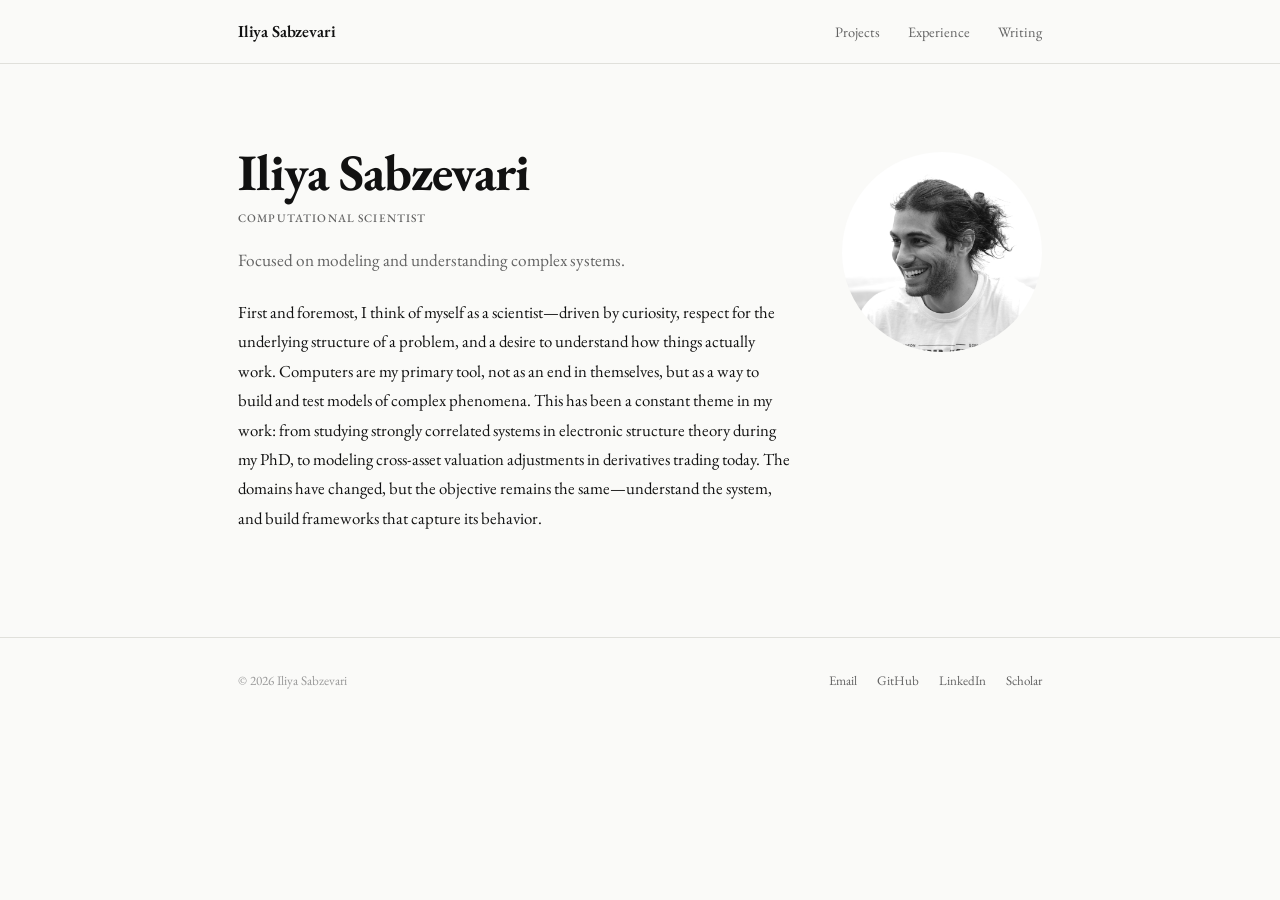
==== index.html @ 63ef986a "initial site" ====
<!DOCTYPE html>
<html lang="en">
<head>
  <meta charset="UTF-8" />
  <meta name="viewport" content="width=device-width, initial-scale=1.0" />
  <title>Iliya Sabzevari</title>
  <link rel="preconnect" href="https://fonts.googleapis.com" />
  <link rel="preconnect" href="https://fonts.gstatic.com" crossorigin />
  <link href="https://fonts.googleapis.com/css2?family=EB+Garamond:ital,wght@0,400;0,600;0,700;1,400&display=swap" rel="stylesheet" />
  <link rel="stylesheet" href="styles.css" />
</head>
<body>
  <header class="site-header">
    <nav class="nav">
      <a href="index.html" class="brand">Iliya Sabzevari</a>
      <div class="nav-links">
        <a href="projects.html">Projects</a>
        <a href="experience.html">Experience</a>
        <a href="writing.html">Writing</a>
      </div>
    </nav>
  </header>

  <main class="container">
    <section class="hero">
      <div class="hero-intro">
        <div class="hero-text">
          <h1>Iliya Sabzevari</h1>
          <p class="eyebrow">Computational Scientist</p>
          <p class="lede">
            Focused on modeling and understanding complex systems.
          </p>
          <p class="about-text">
            First and foremost, I think of myself as a scientist—driven by curiosity, respect for the underlying structure of a problem, and a desire to understand how things actually work. Computers are my primary tool, not as an end in themselves, but as a way to build and test models of complex phenomena. This has been a constant theme in my work: from studying strongly correlated systems in electronic structure theory during my PhD, to modeling cross-asset valuation adjustments in derivatives trading today. The domains have changed, but the objective remains the same—understand the system, and build frameworks that capture its behavior.
          </p>
        </div>
        <div class="hero-photo">
          <img src="IMG_20220616_074704_679.jpg" alt="Iliya Sabzevari" />
        </div>
      </div>
    </section>
  </main>

  <footer class="site-footer">
    <div class="footer-inner">
      <span>&copy; 2026 Iliya Sabzevari</span>
      <div class="footer-links">
        <a href="mailto:iliya.sabzevari@gmail.com">Email</a>
        <a href="https://github.com/iliya-s" target="_blank" rel="noopener">GitHub</a>
        <a href="https://www.linkedin.com/in/iliya-sabzevari-ph-d-72a019a4/" target="_blank" rel="noopener">LinkedIn</a>
        <a href="https://scholar.google.com/citations?hl=en&user=_rSN45oAAAAJ" target="_blank" rel="noopener">Scholar</a>
      </div>
    </div>
  </footer>
</body>
</html>
---- styles.css ----
/* ── Tokens ─────────────────────────────────────────────── */
:root {
  --bg:     #fafaf8;
  --text:   #111111;
  --muted:  #636363;
  --light:  #999999;
  --line:   #e0e0db;
  --card:   #ffffff;
  --accent: #111111;
  --radius: 12px;
  --max-w:  860px;
}

/* ── Reset ──────────────────────────────────────────────── */
*, *::before, *::after { box-sizing: border-box; margin: 0; padding: 0; }

/* ── Base ───────────────────────────────────────────────── */
body {
  font-family: "EB Garamond", "Georgia", "Times New Roman", serif;
  background: var(--bg);
  color: var(--text);
  line-height: 1.6;
  -webkit-font-smoothing: antialiased;
  font-size: 17px;
}

a { color: inherit; text-decoration: none; }

img { display: block; max-width: 100%; }

/* ── Layout ─────────────────────────────────────────────── */
.container {
  max-width: var(--max-w);
  margin: 0 auto;
  padding: 0 28px;
}

/* ── Nav ────────────────────────────────────────────────── */
.site-header {
  position: sticky;
  top: 0;
  z-index: 100;
  background: var(--bg);
  border-bottom: 1px solid var(--line);
}

.nav {
  max-width: var(--max-w);
  margin: 0 auto;
  padding: 18px 28px;
  display: flex;
  justify-content: space-between;
  align-items: center;
}

.brand {
  font-weight: 600;
  font-size: 1.05rem;
  letter-spacing: -0.01em;
}

.nav-links {
  display: flex;
  gap: 28px;
}

.nav-links a {
  font-size: 0.9rem;
  color: var(--muted);
  transition: color 0.2s;
}

.nav-links a:hover,
.nav-links a.active {
  color: var(--text);
}

/* ── Hero (home) ────────────────────────────────────────── */
.hero {
  padding: 80px 0 64px;
}

.hero-intro {
  display: flex;
  align-items: flex-start;
  gap: 48px;
}

.hero-text {
  flex: 1;
  min-width: 0;
}

.hero-photo {
  flex-shrink: 0;
  width: 200px;
  height: 200px;
  border-radius: 50%;
  overflow: hidden;
  margin-top: 8px;
}

.hero-photo img {
  width: 100%;
  height: 100%;
  object-fit: cover;
}

.eyebrow {
  text-transform: uppercase;
  letter-spacing: 0.1em;
  font-size: 0.72rem;
  color: var(--muted);
  margin-bottom: 18px;
  font-weight: 500;
}

.hero h1 {
  font-size: clamp(2rem, 5vw, 3.2rem);
  line-height: 1.08;
  letter-spacing: -0.02em;
  font-weight: 700;
  margin-bottom: 10px;
}

.lede {
  max-width: 560px;
  font-size: 1.08rem;
  color: var(--muted);
  line-height: 1.65;
}

.about-text {
  margin-top: 24px;
  font-size: 1.05rem;
  line-height: 1.75;
  color: var(--text);
  max-width: 600px;
}

.actions {
  display: flex;
  gap: 12px;
  margin-top: 32px;
  flex-wrap: wrap;
}

/* ── Buttons ────────────────────────────────────────────── */
.btn {
  display: inline-flex;
  align-items: center;
  gap: 6px;
  padding: 10px 20px;
  font-size: 0.88rem;
  font-weight: 500;
  border: 1px solid var(--line);
  border-radius: 999px;
  background: transparent;
  color: var(--text);
  cursor: pointer;
  transition: background 0.2s, border-color 0.2s;
}

.btn:hover {
  background: var(--text);
  color: #fff;
  border-color: var(--text);
}

.btn.primary {
  background: var(--text);
  color: #fff;
  border-color: var(--text);
}

.btn.primary:hover {
  background: #333;
  border-color: #333;
}

.btn .arrow {
  transition: transform 0.2s;
}

.btn:hover .arrow {
  transform: translateX(3px);
}

/* ── Page header (inner pages) ──────────────────────────── */
.page-header {
  padding: 64px 0 40px;
  border-bottom: 1px solid var(--line);
  margin-bottom: 40px;
}

.page-header h1 {
  font-size: 2rem;
  font-weight: 700;
  letter-spacing: -0.02em;
  margin-bottom: 8px;
}

.page-header p {
  color: var(--muted);
  font-size: 1.05rem;
}

/* ── Sections ───────────────────────────────────────────── */
.section {
  padding: 48px 0;
}

.section + .section {
  border-top: 1px solid var(--line);
}

.section-label {
  text-transform: uppercase;
  letter-spacing: 0.1em;
  font-size: 0.72rem;
  font-weight: 500;
  color: var(--muted);
  margin-bottom: 24px;
}

/* ── Cards ──────────────────────────────────────────────── */
.card {
  background: var(--card);
  border: 1px solid var(--line);
  border-radius: var(--radius);
  padding: 24px 26px;
  margin-bottom: 14px;
  transition: border-color 0.2s, box-shadow 0.2s;
}

.card:hover {
  border-color: #c0c0b8;
  box-shadow: 0 2px 12px rgba(0,0,0,0.04);
}

.card h3 {
  font-size: 1.08rem;
  font-weight: 600;
  margin-bottom: 6px;
  letter-spacing: -0.01em;
}

.card .subtitle {
  font-size: 0.95rem;
  color: var(--muted);
  margin-bottom: 14px;
}

.card ul {
  list-style: none;
  padding: 0;
}

.card li {
  position: relative;
  padding-left: 16px;
  font-size: 0.95rem;
  color: var(--muted);
  line-height: 1.65;
}

.card li + li {
  margin-top: 6px;
}

.card li::before {
  content: "";
  position: absolute;
  left: 0;
  top: 10px;
  width: 5px;
  height: 5px;
  border-radius: 50%;
  background: var(--line);
}

/* ── Experience timeline ────────────────────────────────── */
.exp-meta {
  display: flex;
  align-items: center;
  gap: 10px;
  margin-bottom: 14px;
  flex-wrap: wrap;
}

.exp-meta .role {
  font-size: 0.85rem;
  font-weight: 500;
  color: var(--text);
  background: var(--bg);
  border: 1px solid var(--line);
  border-radius: 999px;
  padding: 3px 12px;
}

.exp-meta .period {
  font-size: 0.82rem;
  color: var(--light);
}

/* ── Writing cards ──────────────────────────────────────── */
.writing-card {
  display: block;
  padding: 24px 26px;
  background: var(--card);
  border: 1px solid var(--line);
  border-radius: var(--radius);
  margin-bottom: 14px;
  transition: border-color 0.2s, box-shadow 0.2s;
}

.writing-card:hover {
  border-color: #c0c0b8;
  box-shadow: 0 2px 12px rgba(0,0,0,0.04);
}

.writing-card h3 {
  font-size: 1.08rem;
  font-weight: 600;
  margin-bottom: 6px;
  letter-spacing: -0.01em;
}

.writing-card p {
  font-size: 0.92rem;
  color: var(--muted);
  line-height: 1.6;
}

.writing-card .read-more {
  display: inline-block;
  margin-top: 12px;
  font-size: 0.85rem;
  font-weight: 500;
  color: var(--text);
}

/* ── Footer ─────────────────────────────────────────────── */
.site-footer {
  border-top: 1px solid var(--line);
  margin-top: 40px;
}

.footer-inner {
  max-width: var(--max-w);
  margin: 0 auto;
  padding: 32px 28px;
  display: flex;
  justify-content: space-between;
  align-items: center;
  flex-wrap: wrap;
  gap: 16px;
}

.footer-inner span {
  font-size: 0.82rem;
  color: var(--light);
}

.footer-links {
  display: flex;
  gap: 20px;
}

.footer-links a {
  font-size: 0.82rem;
  color: var(--muted);
  transition: color 0.2s;
}

.footer-links a:hover {
  color: var(--text);
}

/* ── Responsive ─────────────────────────────────────────── */
@media (max-width: 640px) {
  .nav {
    flex-direction: column;
    align-items: flex-start;
    gap: 12px;
  }

  .hero {
    padding: 56px 0 48px;
  }

  .hero-intro {
    flex-direction: column-reverse;
    gap: 32px;
  }

  .hero-photo {
    width: 140px;
    height: 140px;
  }

  .page-header {
    padding: 48px 0 32px;
  }

  .footer-inner {
    flex-direction: column;
    align-items: flex-start;
  }
}
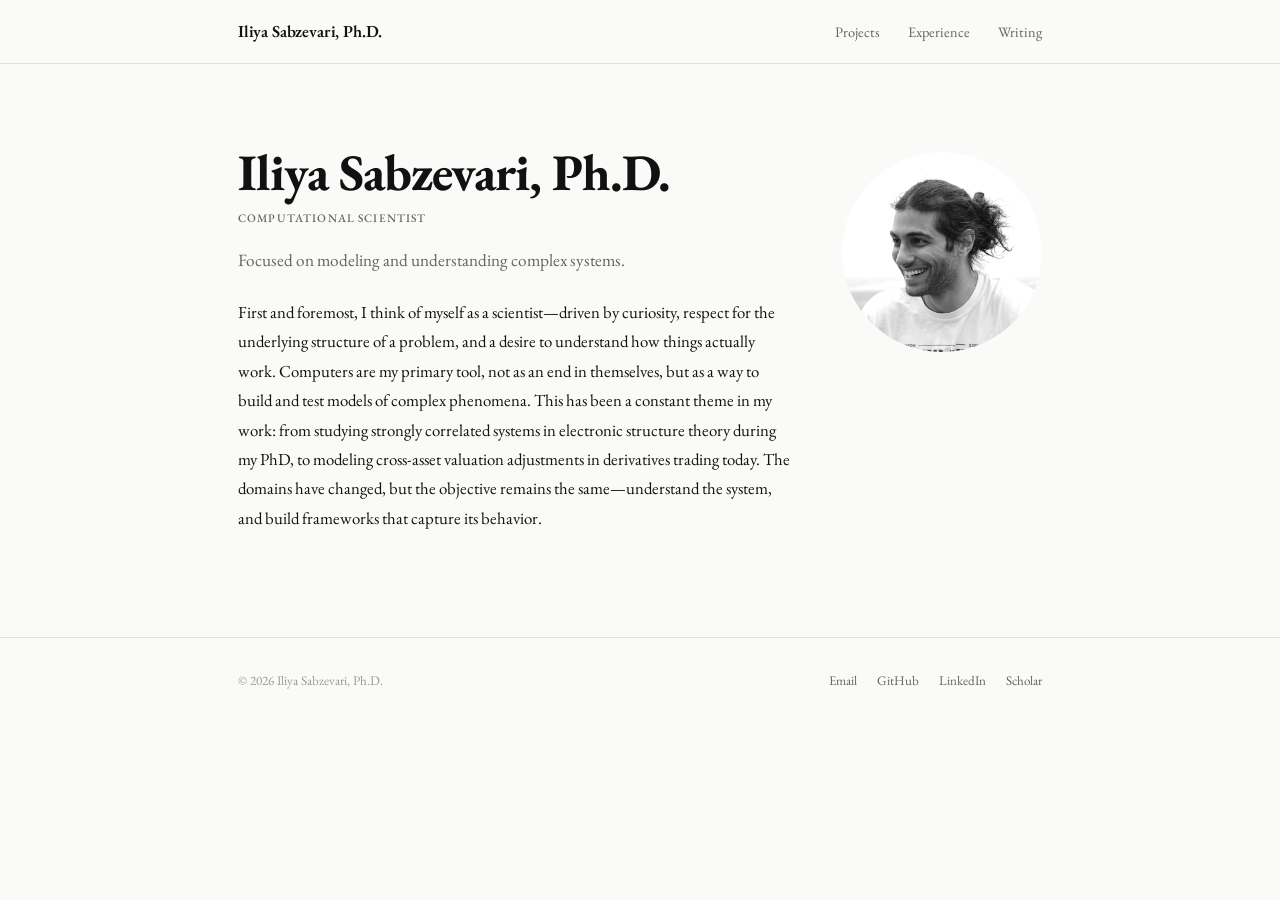
==== commit f155bd8c: "add Ph.D. to name" ====
--- a/index.html
+++ b/index.html
@@ -3,7 +3,7 @@
 <head>
   <meta charset="UTF-8" />
   <meta name="viewport" content="width=device-width, initial-scale=1.0" />
-  <title>Iliya Sabzevari</title>
+  <title>Iliya Sabzevari, Ph.D.</title>
   <link rel="preconnect" href="https://fonts.googleapis.com" />
   <link rel="preconnect" href="https://fonts.gstatic.com" crossorigin />
   <link href="https://fonts.googleapis.com/css2?family=EB+Garamond:ital,wght@0,400;0,600;0,700;1,400&display=swap" rel="stylesheet" />
@@ -12,7 +12,7 @@
 <body>
   <header class="site-header">
     <nav class="nav">
-      <a href="index.html" class="brand">Iliya Sabzevari</a>
+      <a href="index.html" class="brand">Iliya Sabzevari, Ph.D.</a>
       <div class="nav-links">
         <a href="projects.html">Projects</a>
         <a href="experience.html">Experience</a>
@@ -25,7 +25,7 @@
     <section class="hero">
       <div class="hero-intro">
         <div class="hero-text">
-          <h1>Iliya Sabzevari</h1>
+          <h1>Iliya Sabzevari, Ph.D.</h1>
           <p class="eyebrow">Computational Scientist</p>
           <p class="lede">
             Focused on modeling and understanding complex systems.
@@ -35,7 +35,7 @@
           </p>
         </div>
         <div class="hero-photo">
-          <img src="IMG_20220616_074704_679.jpg" alt="Iliya Sabzevari" />
+          <img src="IMG_20220616_074704_679.jpg" alt="Iliya Sabzevari, Ph.D." />
         </div>
       </div>
     </section>
@@ -43,7 +43,7 @@
 
   <footer class="site-footer">
     <div class="footer-inner">
-      <span>&copy; 2026 Iliya Sabzevari</span>
+      <span>&copy; 2026 Iliya Sabzevari, Ph.D.</span>
       <div class="footer-links">
         <a href="mailto:iliya.sabzevari@gmail.com">Email</a>
         <a href="https://github.com/iliya-s" target="_blank" rel="noopener">GitHub</a>
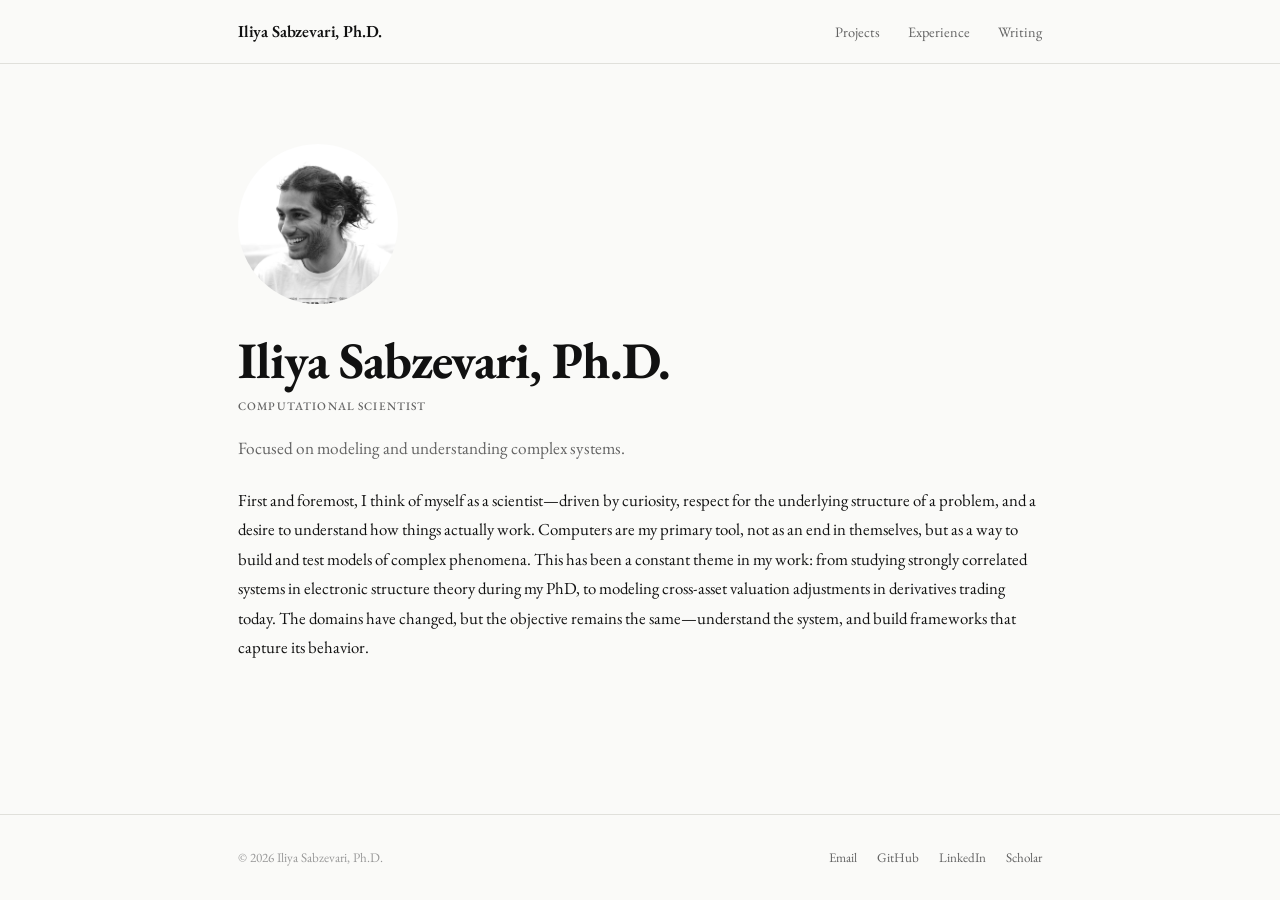
==== commit 7dccab54: "single column homepage, flat card design, sticky footer" ====
--- a/index.html
+++ b/index.html
@@ -23,21 +23,17 @@
 
   <main class="container">
     <section class="hero">
-      <div class="hero-intro">
-        <div class="hero-text">
-          <h1>Iliya Sabzevari, Ph.D.</h1>
-          <p class="eyebrow">Computational Scientist</p>
-          <p class="lede">
-            Focused on modeling and understanding complex systems.
-          </p>
-          <p class="about-text">
-            First and foremost, I think of myself as a scientist—driven by curiosity, respect for the underlying structure of a problem, and a desire to understand how things actually work. Computers are my primary tool, not as an end in themselves, but as a way to build and test models of complex phenomena. This has been a constant theme in my work: from studying strongly correlated systems in electronic structure theory during my PhD, to modeling cross-asset valuation adjustments in derivatives trading today. The domains have changed, but the objective remains the same—understand the system, and build frameworks that capture its behavior.
-          </p>
-        </div>
-        <div class="hero-photo">
-          <img src="IMG_20220616_074704_679.jpg" alt="Iliya Sabzevari, Ph.D." />
-        </div>
+      <div class="hero-photo">
+        <img src="IMG_20220616_074704_679.jpg" alt="Iliya Sabzevari, Ph.D." />
       </div>
+      <h1>Iliya Sabzevari, Ph.D.</h1>
+      <p class="eyebrow">Computational Scientist</p>
+      <p class="lede">
+        Focused on modeling and understanding complex systems.
+      </p>
+      <p class="about-text">
+        First and foremost, I think of myself as a scientist—driven by curiosity, respect for the underlying structure of a problem, and a desire to understand how things actually work. Computers are my primary tool, not as an end in themselves, but as a way to build and test models of complex phenomena. This has been a constant theme in my work: from studying strongly correlated systems in electronic structure theory during my PhD, to modeling cross-asset valuation adjustments in derivatives trading today. The domains have changed, but the objective remains the same—understand the system, and build frameworks that capture its behavior.
+      </p>
     </section>
   </main>
 
--- a/styles.css
+++ b/styles.css
@@ -5,9 +5,7 @@
   --muted:  #636363;
   --light:  #999999;
   --line:   #e0e0db;
-  --card:   #ffffff;
   --accent: #111111;
-  --radius: 12px;
   --max-w:  860px;
 }
 
@@ -15,6 +13,10 @@
 *, *::before, *::after { box-sizing: border-box; margin: 0; padding: 0; }
 
 /* ── Base ───────────────────────────────────────────────── */
+html {
+  min-height: 100%;
+}
+
 body {
   font-family: "EB Garamond", "Georgia", "Times New Roman", serif;
   background: var(--bg);
@@ -22,6 +24,13 @@
   line-height: 1.6;
   -webkit-font-smoothing: antialiased;
   font-size: 17px;
+  min-height: 100vh;
+  display: flex;
+  flex-direction: column;
+}
+
+main.container {
+  flex: 1;
 }
 
 a { color: inherit; text-decoration: none; }
@@ -80,24 +89,12 @@
   padding: 80px 0 64px;
 }
 
-.hero-intro {
-  display: flex;
-  align-items: flex-start;
-  gap: 48px;
-}
-
-.hero-text {
-  flex: 1;
-  min-width: 0;
-}
-
 .hero-photo {
-  flex-shrink: 0;
-  width: 200px;
-  height: 200px;
+  width: 160px;
+  height: 160px;
   border-radius: 50%;
   overflow: hidden;
-  margin-top: 8px;
+  margin-bottom: 28px;
 }
 
 .hero-photo img {
@@ -135,7 +132,6 @@
   font-size: 1.05rem;
   line-height: 1.75;
   color: var(--text);
-  max-width: 600px;
 }
 
 .actions {
@@ -154,7 +150,7 @@
   font-size: 0.88rem;
   font-weight: 500;
   border: 1px solid var(--line);
-  border-radius: 999px;
+  border-radius: 0;
   background: transparent;
   color: var(--text);
   cursor: pointer;
@@ -225,17 +221,42 @@
 
 /* ── Cards ──────────────────────────────────────────────── */
 .card {
-  background: var(--card);
-  border: 1px solid var(--line);
-  border-radius: var(--radius);
-  padding: 24px 26px;
-  margin-bottom: 14px;
-  transition: border-color 0.2s, box-shadow 0.2s;
+  background: transparent;
+  border-top: 1px solid var(--line);
+  padding: 20px 0;
+  margin-bottom: 0;
+  transition: border-color 0.2s;
+}
+
+.card:last-child {
+  border-bottom: 1px solid var(--line);
 }
 
 .card:hover {
   border-color: #c0c0b8;
-  box-shadow: 0 2px 12px rgba(0,0,0,0.04);
+}
+
+a.card {
+  cursor: pointer;
+  position: relative;
+  display: block;
+  text-decoration: none;
+}
+
+a.card::after {
+  content: "";
+  position: absolute;
+  top: 20px;
+  right: 0;
+  width: 10px;
+  height: 10px;
+  border-top: 1.5px solid var(--line);
+  border-right: 1.5px solid var(--line);
+  transition: border-color 0.2s;
+}
+
+a.card:hover::after {
+  border-color: var(--muted);
 }
 
 .card h3 {
@@ -248,7 +269,7 @@
 .card .subtitle {
   font-size: 0.95rem;
   color: var(--muted);
-  margin-bottom: 14px;
+  margin-bottom: 0;
 }
 
 .card ul {
@@ -291,11 +312,7 @@
 .exp-meta .role {
   font-size: 0.85rem;
   font-weight: 500;
-  color: var(--text);
-  background: var(--bg);
-  border: 1px solid var(--line);
-  border-radius: 999px;
-  padding: 3px 12px;
+  color: var(--muted);
 }
 
 .exp-meta .period {
@@ -306,17 +323,20 @@
 /* ── Writing cards ──────────────────────────────────────── */
 .writing-card {
   display: block;
-  padding: 24px 26px;
-  background: var(--card);
-  border: 1px solid var(--line);
-  border-radius: var(--radius);
-  margin-bottom: 14px;
-  transition: border-color 0.2s, box-shadow 0.2s;
+  position: relative;
+  background: transparent;
+  border-top: 1px solid var(--line);
+  padding: 20px 0;
+  margin-bottom: 0;
+  transition: border-color 0.2s;
+}
+
+.writing-card:last-of-type {
+  border-bottom: 1px solid var(--line);
 }
 
 .writing-card:hover {
   border-color: #c0c0b8;
-  box-shadow: 0 2px 12px rgba(0,0,0,0.04);
 }
 
 .writing-card h3 {
@@ -324,6 +344,27 @@
   font-weight: 600;
   margin-bottom: 6px;
   letter-spacing: -0.01em;
+}
+
+.writing-date {
+  font-size: 0.82rem;
+  color: var(--light);
+}
+
+.writing-card::after {
+  content: "";
+  position: absolute;
+  top: 20px;
+  right: 0;
+  width: 10px;
+  height: 10px;
+  border-top: 1.5px solid var(--line);
+  border-right: 1.5px solid var(--line);
+  transition: border-color 0.2s;
+}
+
+.writing-card:hover::after {
+  border-color: var(--muted);
 }
 
 .writing-card p {
@@ -389,14 +430,9 @@
     padding: 56px 0 48px;
   }
 
-  .hero-intro {
-    flex-direction: column-reverse;
-    gap: 32px;
-  }
-
   .hero-photo {
-    width: 140px;
-    height: 140px;
+    width: 120px;
+    height: 120px;
   }
 
   .page-header {
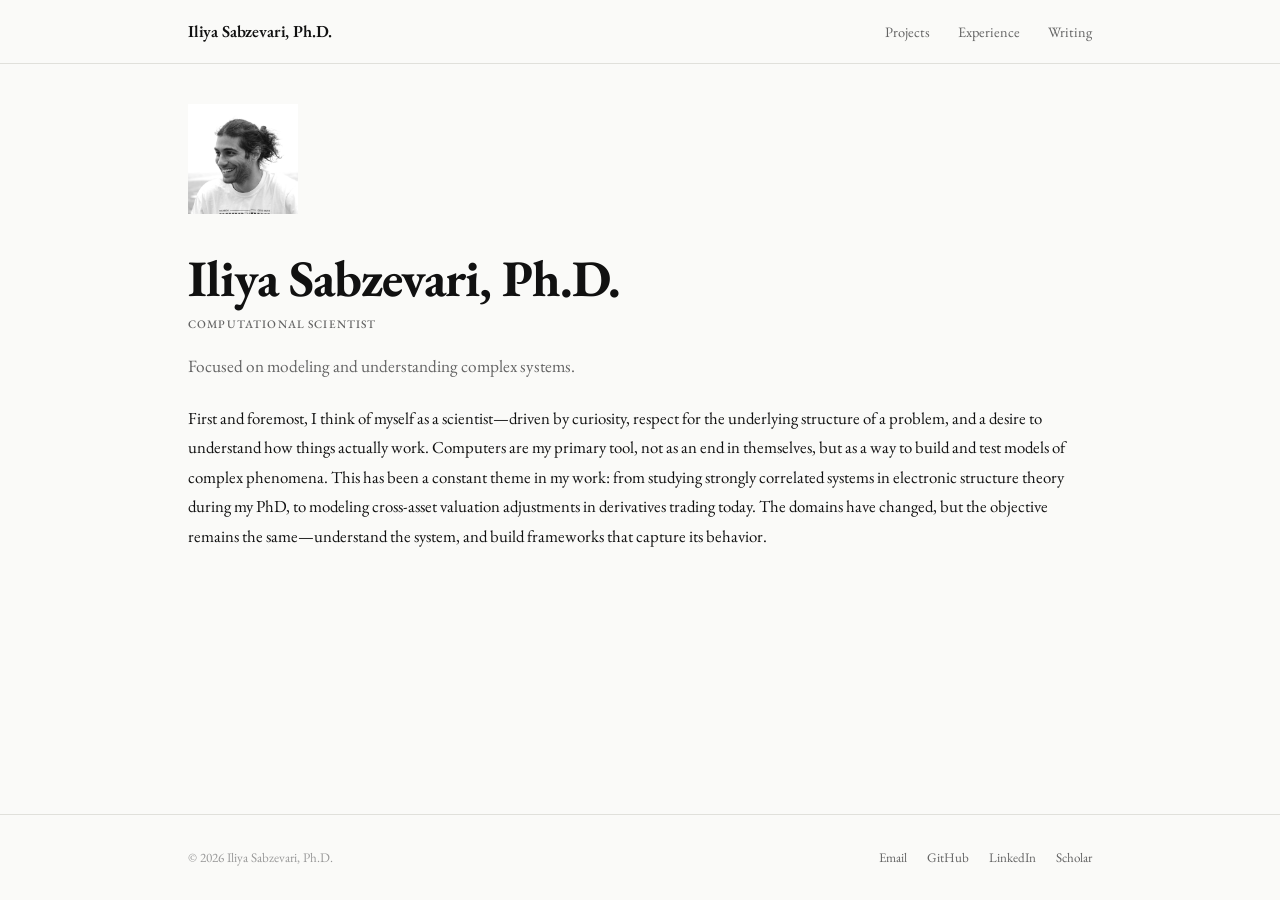
==== commit 8fb14f20: "fix page header spacing, add favicon" ====
--- a/index.html
+++ b/index.html
@@ -7,6 +7,7 @@
   <link rel="preconnect" href="https://fonts.googleapis.com" />
   <link rel="preconnect" href="https://fonts.gstatic.com" crossorigin />
   <link href="https://fonts.googleapis.com/css2?family=EB+Garamond:ital,wght@0,400;0,600;0,700;1,400&display=swap" rel="stylesheet" />
+  <link rel="icon" href="favicon.svg" type="image/svg+xml" />
   <link rel="stylesheet" href="styles.css" />
 </head>
 <body>
--- a/styles.css
+++ b/styles.css
@@ -6,7 +6,7 @@
   --light:  #999999;
   --line:   #e0e0db;
   --accent: #111111;
-  --max-w:  860px;
+  --max-w:  960px;
 }
 
 /* ── Reset ──────────────────────────────────────────────── */
@@ -86,15 +86,15 @@
 
 /* ── Hero (home) ────────────────────────────────────────── */
 .hero {
-  padding: 80px 0 64px;
+  padding: 40px 0 64px;
 }
 
 .hero-photo {
-  width: 160px;
-  height: 160px;
-  border-radius: 50%;
+  width: 110px;
+  height: 110px;
+  border-radius: 0;
   overflow: hidden;
-  margin-bottom: 28px;
+  margin-bottom: 36px;
 }
 
 .hero-photo img {
@@ -184,21 +184,21 @@
 
 /* ── Page header (inner pages) ──────────────────────────── */
 .page-header {
-  padding: 64px 0 40px;
-  border-bottom: 1px solid var(--line);
-  margin-bottom: 40px;
+  padding: 48px 0 0;
+  margin-bottom: 0;
 }
 
 .page-header h1 {
   font-size: 2rem;
   font-weight: 700;
   letter-spacing: -0.02em;
-  margin-bottom: 8px;
+  margin-bottom: 4px;
 }
 
 .page-header p {
   color: var(--muted);
   font-size: 1.05rem;
+  margin-bottom: 0;
 }
 
 /* ── Sections ───────────────────────────────────────────── */
